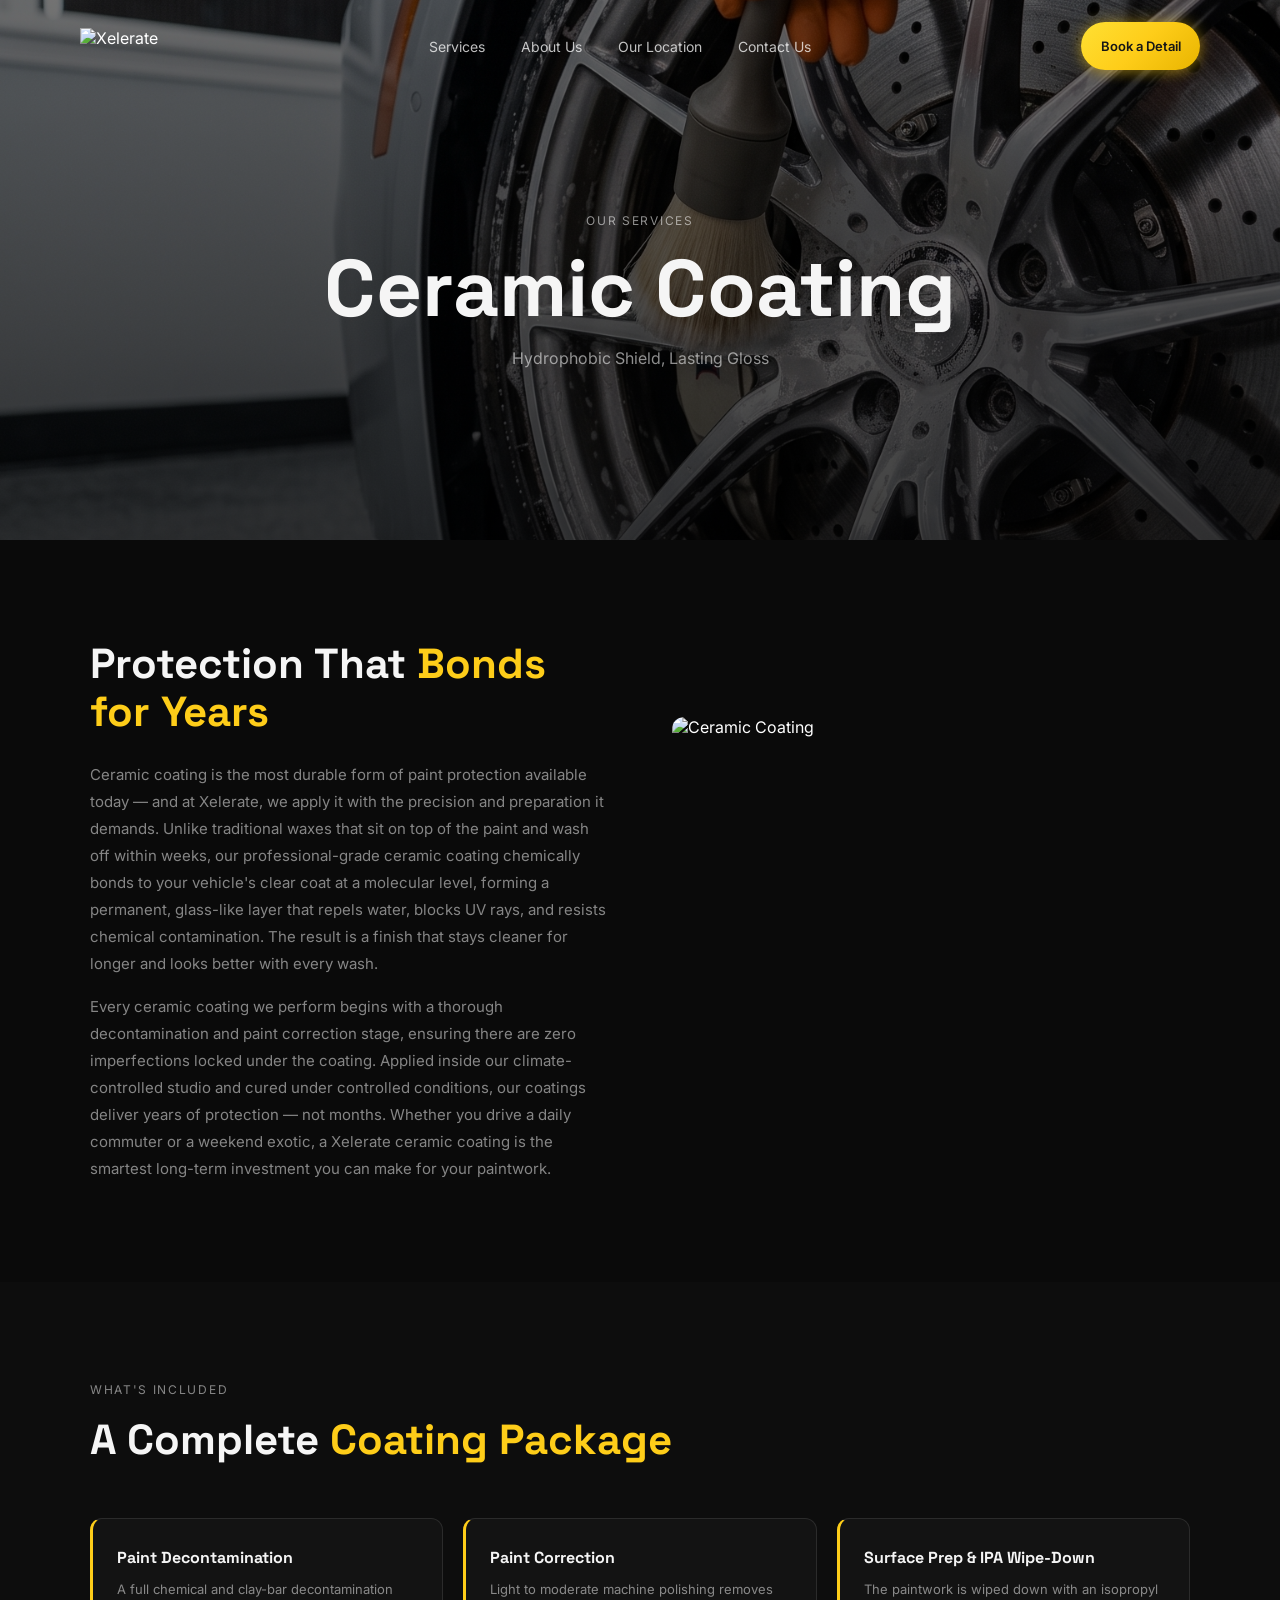
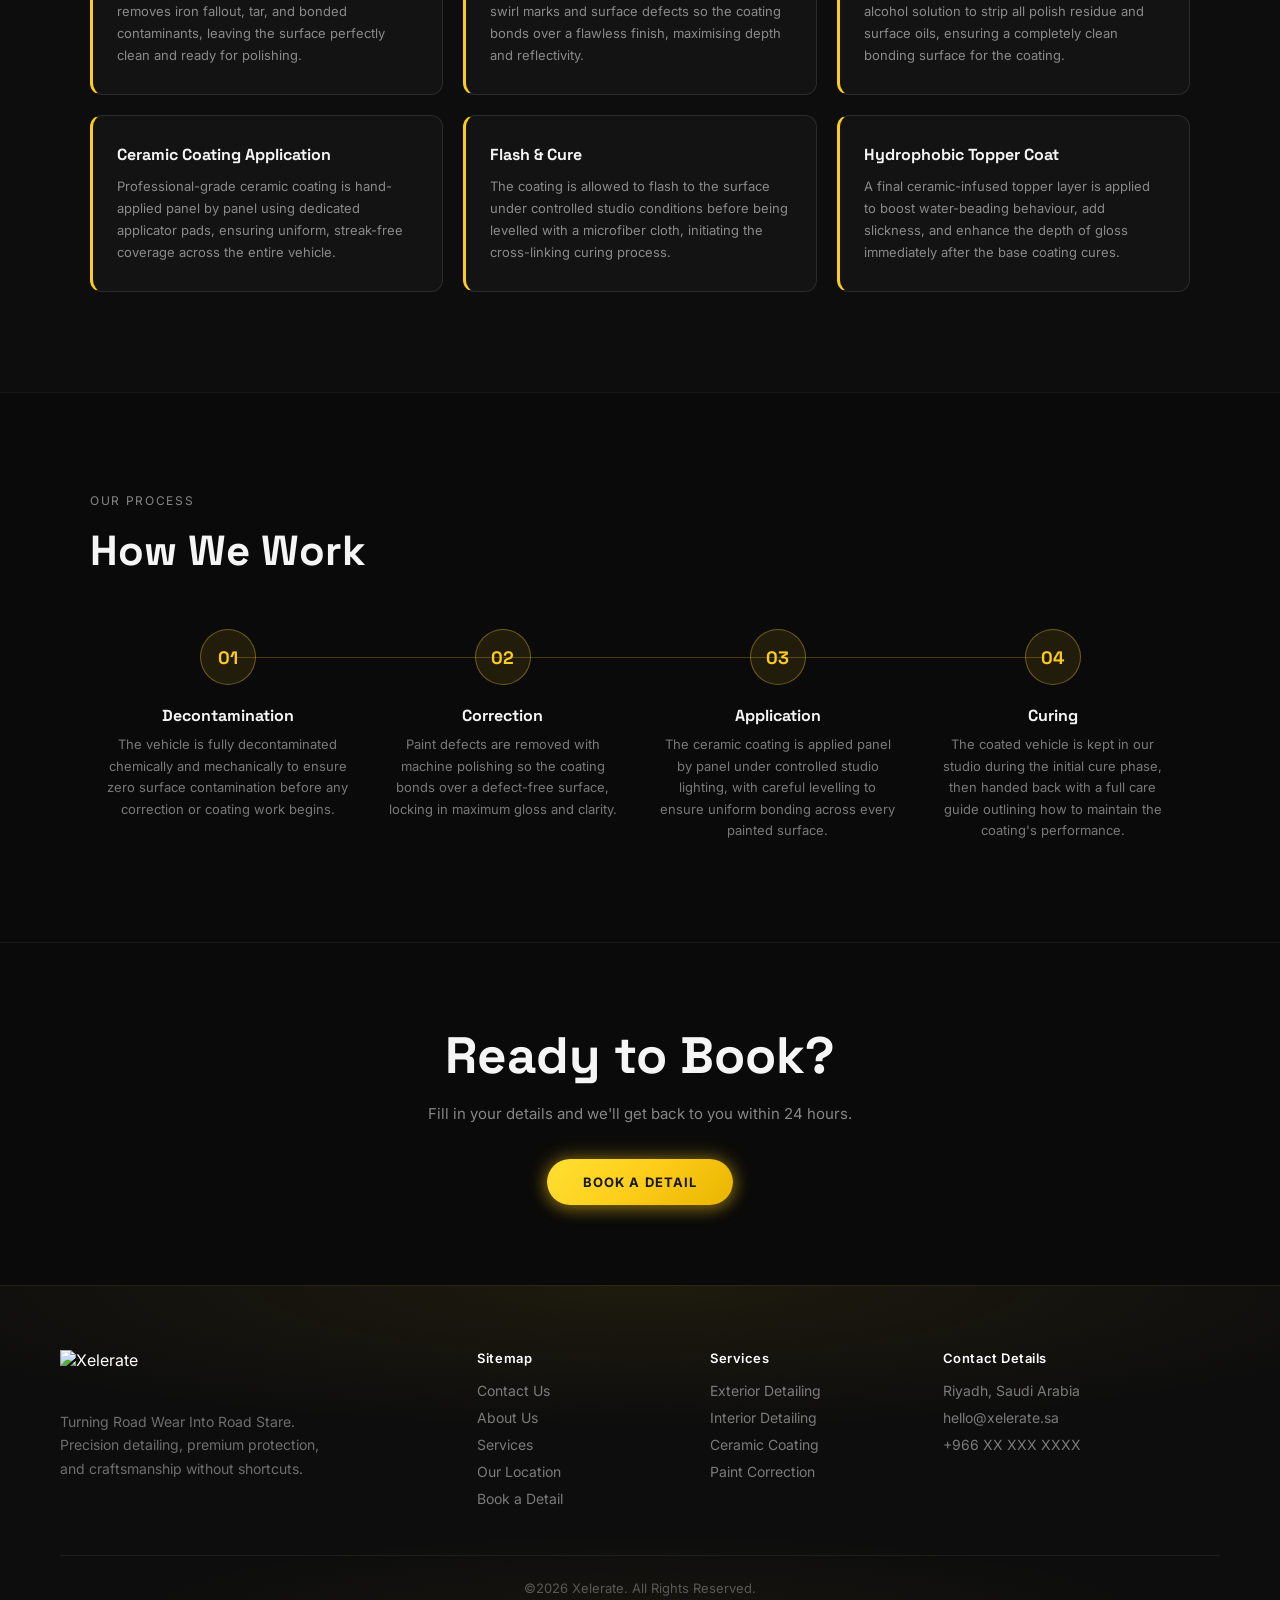
==== service-ceramic.html @ 51fbc073 "Add 4 service detail pages + make gallery panels clickable" ====
<!DOCTYPE html>
<html lang="en">
<head>
  <meta charset="UTF-8" />
  <meta name="viewport" content="width=device-width, initial-scale=1.0" />
  <title>Ceramic Coating — Xelerate</title>
  <link rel="icon" type="image/png" href="favicon.png" />
  <link rel="preconnect" href="https://fonts.googleapis.com" />
  <link rel="preconnect" href="https://fonts.gstatic.com" crossorigin />
  <link href="https://fonts.googleapis.com/css2?family=Rajdhani:wght@400;500;600;700&family=Inter:wght@300;400;500;600&family=Space+Grotesk:wght@400;500;600;700&family=Cairo:wght@400;500;600;700&display=swap" rel="stylesheet" />
  <link rel="stylesheet" href="style.css" />
  <style>
    /* ── SERVICE HERO ── */
    .svc-hero {
      position: relative;
      min-height: 60vh;
      display: flex;
      align-items: center;
      justify-content: center;
      background-image: url('svc-ceramic.jpg');
      background-size: cover;
      background-position: center;
      overflow: hidden;
    }
    .svc-hero-overlay {
      position: absolute;
      inset: 0;
      background: linear-gradient(to bottom, rgba(0,0,0,0.55) 0%, rgba(0,0,0,0.75) 100%);
    }
    .svc-hero-body {
      position: relative;
      z-index: 1;
      text-align: center;
      padding: 120px 24px 80px;
      display: flex;
      flex-direction: column;
      align-items: center;
      gap: 18px;
    }
    .svc-eyebrow {
      font-family: 'Inter', sans-serif;
      font-size: 12px;
      font-weight: 400;
      letter-spacing: 0.14em;
      text-transform: uppercase;
      color: rgba(255,255,255,0.55);
    }
    .svc-hero-title {
      font-family: 'Space Grotesk', sans-serif;
      font-size: clamp(40px, 7vw, 80px);
      font-weight: 700;
      line-height: 1.05;
      color: #f5f5f5;
    }
    .svc-hero-tag {
      font-family: 'Inter', sans-serif;
      font-size: 16px;
      font-weight: 400;
      color: rgba(255,255,255,0.55);
    }

    /* ── OVERVIEW ── */
    .svc-overview {
      background: #0a0a0a;
      padding: 100px 60px;
    }
    .svc-overview-inner {
      max-width: 1100px;
      margin: 0 auto;
      display: grid;
      grid-template-columns: 1fr 1fr;
      gap: 64px;
      align-items: center;
    }
    .svc-overview-text h2 {
      font-family: 'Space Grotesk', sans-serif;
      font-size: clamp(28px, 3.5vw, 42px);
      font-weight: 700;
      color: #f5f5f5;
      line-height: 1.15;
      margin-bottom: 24px;
    }
    .svc-overview-text p {
      font-family: 'Inter', sans-serif;
      font-size: 15px;
      color: rgba(255,255,255,0.5);
      line-height: 1.8;
      margin-bottom: 16px;
    }
    .svc-overview-text p:last-child { margin-bottom: 0; }
    .svc-overview-img {
      border-radius: 12px;
      overflow: hidden;
      aspect-ratio: 4/3;
    }
    .svc-overview-img img {
      width: 100%;
      height: 100%;
      object-fit: cover;
      display: block;
    }

    /* ── INCLUDES ── */
    .svc-includes {
      background: #0d0d0d;
      padding: 100px 60px;
    }
    .svc-includes-inner {
      max-width: 1100px;
      margin: 0 auto;
    }
    .svc-section-label {
      font-family: 'Inter', sans-serif;
      font-size: 12px;
      font-weight: 400;
      letter-spacing: 0.14em;
      text-transform: uppercase;
      color: rgba(255,255,255,0.5);
      margin-bottom: 16px;
    }
    .svc-section-title {
      font-family: 'Space Grotesk', sans-serif;
      font-size: clamp(28px, 3.5vw, 42px);
      font-weight: 700;
      color: #f5f5f5;
      margin-bottom: 52px;
    }
    .svc-includes-grid {
      display: grid;
      grid-template-columns: repeat(3, 1fr);
      gap: 20px;
    }
    .svc-include-card {
      background: rgba(20,20,20,0.9);
      border: 1px solid rgba(255,255,255,0.10);
      border-left: 3px solid #fecd19;
      border-radius: 12px;
      padding: 28px 24px;
    }
    .svc-include-card h4 {
      font-family: 'Space Grotesk', sans-serif;
      font-size: 16px;
      font-weight: 700;
      color: #f5f5f5;
      margin-bottom: 10px;
    }
    .svc-include-card p {
      font-family: 'Inter', sans-serif;
      font-size: 13px;
      color: rgba(255,255,255,0.5);
      line-height: 1.7;
    }

    /* ── PROCESS ── */
    .svc-process {
      background: #0a0a0a;
      padding: 100px 60px;
      border-top: 1px solid rgba(255,255,255,0.06);
    }
    .svc-process-inner {
      max-width: 1100px;
      margin: 0 auto;
    }
    .svc-steps {
      display: grid;
      grid-template-columns: repeat(4, 1fr);
      gap: 0;
      margin-top: 52px;
      position: relative;
    }
    .svc-steps::before {
      content: '';
      position: absolute;
      top: 28px;
      left: calc(12.5% + 8px);
      right: calc(12.5% + 8px);
      height: 1px;
      background: rgba(254,205,25,0.25);
    }
    .svc-step {
      display: flex;
      flex-direction: column;
      align-items: center;
      text-align: center;
      padding: 0 16px;
      position: relative;
    }
    .svc-step-num {
      width: 56px;
      height: 56px;
      border-radius: 50%;
      background: rgba(254,205,25,0.10);
      border: 1px solid rgba(254,205,25,0.35);
      display: flex;
      align-items: center;
      justify-content: center;
      font-family: 'Space Grotesk', sans-serif;
      font-size: 18px;
      font-weight: 700;
      color: #fecd19;
      margin-bottom: 20px;
      position: relative;
      z-index: 1;
    }
    .svc-step h4 {
      font-family: 'Space Grotesk', sans-serif;
      font-size: 16px;
      font-weight: 700;
      color: #f5f5f5;
      margin-bottom: 8px;
    }
    .svc-step p {
      font-family: 'Inter', sans-serif;
      font-size: 13px;
      color: rgba(255,255,255,0.45);
      line-height: 1.65;
    }

    /* ── CTA STRIP ── */
    .svc-cta {
      background: #0a0a0a;
      padding: 80px 60px;
      text-align: center;
      border-top: 1px solid rgba(255,255,255,0.06);
    }
    .svc-cta h2 {
      font-family: 'Space Grotesk', sans-serif;
      font-size: clamp(32px, 4vw, 52px);
      font-weight: 700;
      color: #f5f5f5;
      margin-bottom: 16px;
    }
    .svc-cta p {
      font-family: 'Inter', sans-serif;
      font-size: 15px;
      color: rgba(255,255,255,0.5);
      margin-bottom: 36px;
    }
    .svc-cta-btn {
      display: inline-flex;
      align-items: center;
      justify-content: center;
      background: linear-gradient(135deg, #ffe033 0%, #fecd19 50%, #e8b400 100%);
      box-shadow: 0 0 20px rgba(254,205,25,0.45), 0 4px 16px rgba(254,205,25,0.25);
      color: #161616;
      font-family: 'Inter', sans-serif;
      font-size: 13px;
      font-weight: 700;
      letter-spacing: 0.08em;
      text-transform: uppercase;
      border-radius: 100px;
      padding: 15px 36px;
      transition: box-shadow 0.2s, transform 0.2s;
    }
    .svc-cta-btn:hover {
      box-shadow: 0 0 32px rgba(254,205,25,0.7), 0 6px 20px rgba(254,205,25,0.4);
      transform: translateY(-1px);
    }

    /* ── RESPONSIVE ── */
    @media (max-width: 768px) {
      .svc-overview { padding: 60px 20px; }
      .svc-overview-inner { grid-template-columns: 1fr; gap: 36px; }
      .svc-includes { padding: 60px 20px; }
      .svc-includes-grid { grid-template-columns: 1fr; }
      .svc-process { padding: 60px 20px; }
      .svc-steps { grid-template-columns: 1fr 1fr; gap: 32px; }
      .svc-steps::before { display: none; }
      .svc-cta { padding: 60px 20px; }
    }
  </style>
</head>
<body>

  <nav class="navbar">
    <div class="nav-inner">
      <a href="index.html" class="logo">
        <img src="https://cdn.shopify.com/s/files/1/0976/3995/6775/files/xelerate-logo-vertical-en.png?v=1788872255" alt="Xelerate" class="logo-img" />
      </a>
      <ul class="nav-links">
        <li><a href="index.html#services">Services</a></li>
        <li><a href="index.html#about">About Us</a></li>
        <li><a href="index.html#location">Our Location</a></li>
        <li><a href="index.html#contact">Contact Us</a></li>
      </ul>
      <a href="index.html#contact" class="btn-book">Book a Detail</a>
    </div>
  </nav>

  <!-- HERO -->
  <section class="svc-hero">
    <div class="svc-hero-overlay"></div>
    <div class="svc-hero-body">
      <p class="svc-eyebrow">OUR SERVICES</p>
      <h1 class="svc-hero-title">Ceramic Coating</h1>
      <p class="svc-hero-tag">Hydrophobic Shield, Lasting Gloss</p>
    </div>
  </section>

  <!-- OVERVIEW -->
  <section class="svc-overview">
    <div class="svc-overview-inner">
      <div class="svc-overview-text">
        <h2>Protection That <span class="accent">Bonds for Years</span></h2>
        <p>Ceramic coating is the most durable form of paint protection available today — and at Xelerate, we apply it with the precision and preparation it demands. Unlike traditional waxes that sit on top of the paint and wash off within weeks, our professional-grade ceramic coating chemically bonds to your vehicle's clear coat at a molecular level, forming a permanent, glass-like layer that repels water, blocks UV rays, and resists chemical contamination. The result is a finish that stays cleaner for longer and looks better with every wash.</p>
        <p>Every ceramic coating we perform begins with a thorough decontamination and paint correction stage, ensuring there are zero imperfections locked under the coating. Applied inside our climate-controlled studio and cured under controlled conditions, our coatings deliver years of protection — not months. Whether you drive a daily commuter or a weekend exotic, a Xelerate ceramic coating is the smartest long-term investment you can make for your paintwork.</p>
      </div>
      <div class="svc-overview-img">
        <img src="https://images.unsplash.com/photo-1616455579100-2ceaa4eb2d37?auto=format&fit=crop&w=800&q=80" alt="Ceramic Coating" />
      </div>
    </div>
  </section>

  <!-- WHAT'S INCLUDED -->
  <section class="svc-includes">
    <div class="svc-includes-inner">
      <p class="svc-section-label">What's Included</p>
      <h2 class="svc-section-title">A Complete <span class="accent">Coating Package</span></h2>
      <div class="svc-includes-grid">
        <div class="svc-include-card">
          <h4>Paint Decontamination</h4>
          <p>A full chemical and clay-bar decontamination removes iron fallout, tar, and bonded contaminants, leaving the surface perfectly clean and ready for polishing.</p>
        </div>
        <div class="svc-include-card">
          <h4>Paint Correction</h4>
          <p>Light to moderate machine polishing removes swirl marks and surface defects so the coating bonds over a flawless finish, maximising depth and reflectivity.</p>
        </div>
        <div class="svc-include-card">
          <h4>Surface Prep &amp; IPA Wipe-Down</h4>
          <p>The paintwork is wiped down with an isopropyl alcohol solution to strip all polish residue and surface oils, ensuring a completely clean bonding surface for the coating.</p>
        </div>
        <div class="svc-include-card">
          <h4>Ceramic Coating Application</h4>
          <p>Professional-grade ceramic coating is hand-applied panel by panel using dedicated applicator pads, ensuring uniform, streak-free coverage across the entire vehicle.</p>
        </div>
        <div class="svc-include-card">
          <h4>Flash &amp; Cure</h4>
          <p>The coating is allowed to flash to the surface under controlled studio conditions before being levelled with a microfiber cloth, initiating the cross-linking curing process.</p>
        </div>
        <div class="svc-include-card">
          <h4>Hydrophobic Topper Coat</h4>
          <p>A final ceramic-infused topper layer is applied to boost water-beading behaviour, add slickness, and enhance the depth of gloss immediately after the base coating cures.</p>
        </div>
      </div>
    </div>
  </section>

  <!-- PROCESS -->
  <section class="svc-process">
    <div class="svc-process-inner">
      <p class="svc-section-label">Our Process</p>
      <h2 class="svc-section-title">How We Work</h2>
      <div class="svc-steps">
        <div class="svc-step">
          <div class="svc-step-num">01</div>
          <h4>Decontamination</h4>
          <p>The vehicle is fully decontaminated chemically and mechanically to ensure zero surface contamination before any correction or coating work begins.</p>
        </div>
        <div class="svc-step">
          <div class="svc-step-num">02</div>
          <h4>Correction</h4>
          <p>Paint defects are removed with machine polishing so the coating bonds over a defect-free surface, locking in maximum gloss and clarity.</p>
        </div>
        <div class="svc-step">
          <div class="svc-step-num">03</div>
          <h4>Application</h4>
          <p>The ceramic coating is applied panel by panel under controlled studio lighting, with careful levelling to ensure uniform bonding across every painted surface.</p>
        </div>
        <div class="svc-step">
          <div class="svc-step-num">04</div>
          <h4>Curing</h4>
          <p>The coated vehicle is kept in our studio during the initial cure phase, then handed back with a full care guide outlining how to maintain the coating's performance.</p>
        </div>
      </div>
    </div>
  </section>

  <!-- CTA -->
  <section class="svc-cta">
    <h2>Ready to Book?</h2>
    <p>Fill in your details and we'll get back to you within 24 hours.</p>
    <a href="index.html#contact" class="svc-cta-btn">Book a Detail</a>
  </section>

  <!-- FOOTER -->
  <footer class="site-footer">
    <div class="footer-inner">
      <div class="footer-brand">
        <a href="index.html" class="logo">
          <img src="https://cdn.shopify.com/s/files/1/0976/3995/6775/files/xelerate-logo-vertical-en.png?v=1788872255" alt="Xelerate" class="footer-logo-img" />
        </a>
        <p class="footer-tagline">Turning Road Wear Into Road Stare. Precision detailing, premium protection, and craftsmanship without shortcuts.</p>
      </div>
      <div class="footer-col">
        <p class="footer-col-title">Sitemap</p>
        <ul class="footer-links">
          <li><a href="index.html#contact">Contact Us</a></li>
          <li><a href="index.html#about">About Us</a></li>
          <li><a href="index.html#services">Services</a></li>
          <li><a href="index.html#location">Our Location</a></li>
          <li><a href="index.html#contact">Book a Detail</a></li>
        </ul>
      </div>
      <div class="footer-col">
        <p class="footer-col-title">Services</p>
        <ul class="footer-links">
          <li><a href="service-exterior.html">Exterior Detailing</a></li>
          <li><a href="service-interior.html">Interior Detailing</a></li>
          <li><a href="service-ceramic.html">Ceramic Coating</a></li>
          <li><a href="service-correction.html">Paint Correction</a></li>
        </ul>
      </div>
      <div class="footer-col">
        <p class="footer-col-title">Contact Details</p>
        <ul class="footer-links">
          <li><span>Riyadh, Saudi Arabia</span></li>
          <li><a href="mailto:hello@xelerate.sa">hello@xelerate.sa</a></li>
          <li><a href="tel:+966000000000">+966 XX XXX XXXX</a></li>
        </ul>
      </div>
    </div>
    <div class="footer-bottom">
      <div class="footer-sep"></div>
      <p class="footer-copy">&copy;2026 Xelerate. All Rights Reserved.</p>
    </div>
  </footer>

  <script>
    const navbar = document.querySelector('.navbar');
    window.addEventListener('scroll', () => {
      navbar.classList.toggle('scrolled', window.scrollY > 10);
    }, { passive: true });
  </script>

</body>
</html>
---- style.css ----
/* ── TOKENS ─────────────────────────────────────── */
:root {
  --blue:   #1E90FF;
  --dark:   #0d0d0d;
  --light:  #ffffff;
  --muted:  #9ca3af;
  --muted2: #6b7280;

  --font-primary:   'Rajdhani', sans-serif;
  --font-secondary: 'Inter', sans-serif;
}

/* ── RESET ──────────────────────────────────────── */
*, *::before, *::after { box-sizing: border-box; margin: 0; padding: 0; }
html, body { height: 100%; }

body {
  background: var(--dark);
  color: var(--light);
  font-family: var(--font-secondary);
  -webkit-font-smoothing: antialiased;
  overflow-x: hidden;
}

a { text-decoration: none; color: inherit; }
ul { list-style: none; }

/* ── NAVBAR ─────────────────────────────────────── */
.navbar {
  position: fixed;
  top: 0; left: 0; right: 0;
  z-index: 100;
  transition: background 0.3s ease, box-shadow 0.3s ease;
}

.navbar.scrolled {
  background: #0a0a0a;
  box-shadow: 0 1px 0 rgba(255,255,255,0.06);
}

.nav-inner {
  max-width: 1200px;
  margin: 0 auto;
  padding: 22px 40px;
  display: flex;
  align-items: center;
  justify-content: space-between;
}

.logo { display: flex; align-items: center; }
.logo-img { height: 36px; width: auto; display: block; }

.nav-links {
  display: flex;
  align-items: center;
  gap: 36px;
}

.nav-links a {
  font-family: var(--font-secondary);
  font-size: 14px;
  font-weight: 400;
  color: rgba(255,255,255,0.75);
  transition: color 0.2s;
}

.nav-links a:hover { color: var(--light); }

.btn-book {
  font-family: var(--font-secondary);
  font-size: 13px;
  font-weight: 600;
  color: #161616;
  background: linear-gradient(135deg, #ffe033 0%, #fecd19 50%, #e8b400 100%);
  box-shadow: 0 0 16px rgba(254,205,25,0.4), 0 4px 12px rgba(254,205,25,0.2);
  border: none;
  border-radius: 10000000px;
  width: 119px;
  height: 48px;
  padding: 12px 24px;
  display: inline-flex;
  align-items: center;
  justify-content: center;
  gap: 10px;
  white-space: nowrap;
  transition: box-shadow 0.2s, transform 0.2s;
}

.btn-book:hover {
  box-shadow: 0 0 28px rgba(254,205,25,0.65), 0 6px 18px rgba(254,205,25,0.35);
  transform: translateY(-1px);
}

/* ── HERO ───────────────────────────────────────── */
.hero {
  position: relative;
  height: 100vh;
  min-height: 600px;
  display: flex;
  flex-direction: column;
  align-items: center;
  justify-content: center;

  overflow: hidden;
}

.hero-video {
  position: absolute;
  inset: 0;
  width: 100%;
  height: 100%;
  object-fit: cover;
  object-position: center;
  z-index: 0;
}

/* dark overlay — matches the Figma dark vignette */
.hero-overlay {
  position: absolute;
  inset: 0;
  background:
    radial-gradient(ellipse at center, rgba(0,0,0,0.55) 0%, rgba(0,0,0,0.88) 100%);
  z-index: 0;
}

/* ── HERO BODY ──────────────────────────────────── */
.hero-body {
  position: relative;
  z-index: 1;
  display: flex;
  flex-direction: column;
  align-items: center;
  text-align: center;
  gap: 28px;
  padding: 0 24px;
}

/* ── EYEBROW ────────────────────────────────────── */
.eyebrow {
  font-family: 'Inter', sans-serif;
  font-size: 12px;
  font-weight: 400;
  font-style: normal;
  line-height: 110%;
  letter-spacing: 0.1em;
  text-align: center;
  text-transform: uppercase;
  color: rgba(255,255,255,0.6);
  order: 2;
}

.hero-heading { order: 1; }
.btn-cta { order: 3; }

/* ── HEADING ────────────────────────────────────── */
.hero-heading {
  font-family: var(--font-primary);
  font-size: clamp(44px, 7vw, 86px);
  font-weight: 700;
  line-height: 1.08;
  letter-spacing: 0.01em;
  color: var(--light);
  text-transform: none;
}

.accent { color: #fecd19; }

/* ── CTA BUTTON ─────────────────────────────────── */
.btn-cta {
  display: inline-flex;
  align-items: center;
  justify-content: center;
  gap: 10px;
  background: linear-gradient(135deg, #ffe033 0%, #fecd19 50%, #e8b400 100%);
  box-shadow: 0 0 20px rgba(254,205,25,0.45), 0 4px 16px rgba(254,205,25,0.25);
  color: #161616;
  font-family: var(--font-secondary);
  font-size: 14px;
  font-weight: 600;
  letter-spacing: 0.02em;
  width: 193px;
  height: 48px;
  padding: 12px 16px;
  border-radius: 10000000px;
  white-space: nowrap;
  transition: box-shadow 0.2s, transform 0.2s;
}

.btn-cta:hover { box-shadow: 0 0 32px rgba(254,205,25,0.7), 0 6px 20px rgba(254,205,25,0.4); transform: translateY(-1px); }

/* ── STATS BAR ──────────────────────────────────── */
.stats-bar {
  position: absolute;
  bottom: 0;
  left: 0;
  right: 0;
  z-index: 1;
  display: flex;
  align-items: flex-end;
  justify-content: center;
  gap: 160px;
  padding: 0 80px 20px;
}

.stat {
  display: flex;
  align-items: center;
  gap: 14px;
}

.stat-num {
  font-family: var(--font-primary);
  font-size: clamp(36px, 5vw, 56px);
  font-weight: 700;
  color: var(--light);
  line-height: 1;
  white-space: nowrap;
}

.stat-label {
  font-family: var(--font-secondary);
  font-size: 13px;
  font-weight: 400;
  color: rgba(255,255,255,0.55);
  line-height: 1.5;
}

/* ── SERVICES SECTION ───────────────────────────── */
.services {
  background: #0d0d0d;
  padding: 100px 40px 120px;
}

.services-header {
  text-align: center;
  margin-bottom: 64px;
}

.section-eyebrow {
  font-family: 'Inter', sans-serif;
  font-size: 18px;
  font-weight: 400;
  font-style: normal;
  line-height: 110%;
  letter-spacing: 0.1em;
  text-align: center;
  text-transform: uppercase;
  color: rgba(255,255,255,0.5);
  margin-bottom: 20px;
}

.section-heading {
  font-family: 'Space Grotesk', sans-serif;
  font-size: 80px;
  font-weight: 700;
  line-height: 110%;
  letter-spacing: 0;
  text-align: center;
  color: var(--light);
}

/* diagram container — 1100px wide gives cards room without overlapping car */
.services-diagram {
  position: relative;
  max-width: 1100px;
  margin: 0 auto;
  height: 580px;
}

.services-car {
  position: absolute;
  left: 50%;
  top: 50%;
  transform: translate(-50%, -52%);
  width: 54%;
  object-fit: contain;
  pointer-events: none;
  z-index: 1;
}

/* service cards — dark glass, not silver */
@keyframes scard-in {
  from { opacity: 0; transform: translateY(20px); }
  to   { opacity: 1; transform: translateY(0); }
}

.scard {
  position: absolute;
  display: flex;
  flex-direction: column;
  gap: 0;
  width: 248px;
  height: auto;
  padding: 16px;
  border-radius: 10px;
  z-index: 3;

  background:
    radial-gradient(circle at 25% 25%, rgba(255,255,255,0.12) 0%, transparent 65%),
    rgba(22, 22, 22, 0.88);

  border: 2px solid rgba(255,255,255,0.18);
  backdrop-filter: blur(42px);
  -webkit-backdrop-filter: blur(42px);
  box-shadow:
    inset -5px -5px 250px 0px rgba(255,255,255,0.02),
    inset 0 1px 0 rgba(255,255,255,0.10);

  opacity: 0;
  transition: transform 0.3s ease, box-shadow 0.3s ease, border-color 0.3s ease;
}

.scard.scard--visible {
  animation: scard-in 0.5s cubic-bezier(0.22,1,0.36,1) forwards;
}

/* default gold border + soft outer glow — always on */
.scard.scard--visible {
  border-color: rgba(254,205,25,0.50);
  box-shadow:
    0 0 18px 3px rgba(254,205,25,0.25),
    inset 0 1px 0 rgba(255,255,255,0.10);
}

.scard:hover {
  transform: translateY(-4px);
  border-color: rgba(254,205,25,0.70);
  box-shadow:
    0 0 28px 6px rgba(254,205,25,0.38),
    inset 0 1px 0 rgba(255,255,255,0.14);
}

/* icon + title on same row */
.scard-header {
  display: flex;
  align-items: center;
  gap: 10px;
  margin-bottom: 8px;
}

.scard-icon {
  width: 36px;
  height: 36px;
  display: flex;
  align-items: center;
  justify-content: center;
  flex-shrink: 0;
}

.scard-icon img {
  width: 36px;
  height: 36px;
  object-fit: contain;
}

.scard-title {
  font-family: 'Space Grotesk', sans-serif;
  font-size: 18px;
  font-weight: 700;
  line-height: 120%;
  letter-spacing: 0;
  color: var(--light);
  margin: 0;
}

.scard-desc {
  font-family: 'Inter', sans-serif;
  font-size: 13px;
  font-weight: 400;
  line-height: 20px;
  letter-spacing: -0.2px;
  color: rgba(255,255,255,0.55);
  margin: 0;
  overflow: hidden;
}

/* card positions — 40px from top/bottom, flush to edges */
.scard--tl { top: 40px;    left: 0;  animation-delay: 0s; }
.scard--tr { top: 40px;    right: 0; animation-delay: 0.1s; }
.scard--bl { bottom: 40px; left: 0;  animation-delay: 0.2s; }
.scard--br { bottom: 40px; right: 0; animation-delay: 0.3s; }

/* ── CONNECTOR ARROWS ───────────────────────────── */
/* PNG sizes: TL=770×174, BL=686×268, TR=145×51, BR=94×142
   Strategy: left edge of image = right edge of left card (x=248)
             right edge of image = left edge of right card (x=852)
   Arrow dots are at the far end closest to the car                */
.arrow {
  position: absolute;
  pointer-events: none;
  z-index: 2;
}

/* TL (770×174): horizontal then diagonal down-right, dot at bottom-right */
.arrow--tl {
  left: 248px;
  top: 120px;
  width: 270px;
}

/* BL (686×268): diagonal from bottom-left up to top-right dot
   Displayed at width=230px → height=90px
   Left edge at card right (x=248), bottom at card bottom */
.arrow--bl {
  left: 248px;
  bottom: 110px;  /* card bottom=40, card mid=240, arrow bottom at card mid */
  width: 230px;
}

/* TR (145×51): short line, dot at left/bottom
   Right edge aligns with card left (x=852), scaled up to 190px → height=67px */
.arrow--tr {
  right: 248px;
  top: 108px;
  width: 190px;
}

/* BR (94×142): portrait line going down to bottom-right
   Right edge at card left (x=852), scaled to 120px → height=181px */
.arrow--br {
  right: 248px;
  bottom: 100px;
  width: 120px;
}

/* ── SERVICES GALLERY ───────────────────────────── */
.sgallery {
  background: #0d0d0d;
}

.sgallery-bar {
  display: flex;
  align-items: center;
  justify-content: center;
  padding: 148px 40px 80px;
  border-bottom: 1px solid rgba(255,255,255,0.12);
}

.sgallery-heading {
  font-family: var(--font-primary);
  font-size: clamp(26px, 5vw, 72px);
  font-weight: 700;
  color: var(--light);
  line-height: 1.1;
}

/* flex accordion — hovered panel expands */
.sgallery-grid {
  display: flex;
  height: 88vh;
  min-height: 560px;
  gap: 5px;
}

.sgallery-panel {
  position: relative;
  flex: 1;
  text-decoration: none;
  background-size: cover;
  background-position: center;
  overflow: hidden;
  display: flex;
  flex-direction: column;
  justify-content: flex-end;
  align-items: center;
  padding: 36px 24px;
  cursor: pointer;
  transition: flex 0.55s cubic-bezier(0.4, 0, 0.2, 1);
}

.sgallery-panel:hover { flex: 2.2; }

/* bg zoom layer */
.sgallery-panel::before {
  content: '';
  position: absolute;
  inset: -6%;
  background: inherit;
  background-size: cover;
  background-position: center;
  transition: transform 0.65s cubic-bezier(0.4, 0, 0.2, 1);
  z-index: 0;
}

.sgallery-panel:hover::before { transform: scale(1.07); }

/* yellow bottom accent bar */
.sgallery-panel::after {
  content: '';
  position: absolute;
  bottom: 0;
  left: 0;
  right: 0;
  height: 3px;
  background: #fecd19;
  transform: scaleX(0);
  transform-origin: left;
  transition: transform 0.5s cubic-bezier(0.4, 0, 0.2, 1);
  z-index: 4;
}

.sgallery-panel:hover::after { transform: scaleX(1); }

.sgallery-overlay {
  position: absolute;
  inset: 0;
  background: linear-gradient(to top, rgba(0,0,0,0.88) 0%, rgba(0,0,0,0.30) 55%, rgba(0,0,0,0.12) 100%);
  z-index: 1;
  transition: background 0.5s ease;
}

.sgallery-panel:hover .sgallery-overlay {
  background: linear-gradient(to top, rgba(0,0,0,0.75) 0%, rgba(0,0,0,0.12) 55%, rgba(0,0,0,0.05) 100%);
}

.sgallery-content {
  position: relative;
  z-index: 2;
  display: flex;
  flex-direction: column;
  align-items: center;
  text-align: center;
  gap: 14px;
  transition: transform 0.5s cubic-bezier(0.4, 0, 0.2, 1);
}

.sgallery-panel:hover .sgallery-content { transform: translateY(-10px); }

.sgallery-title {
  font-family: var(--font-secondary);
  font-size: 15px;
  font-weight: 700;
  letter-spacing: 0.2em;
  text-transform: uppercase;
  color: var(--light);
  transition: color 0.3s ease;
}

.sgallery-panel:hover .sgallery-title { color: #fecd19; }

.sgallery-tag {
  font-family: var(--font-secondary);
  font-size: 13px;
  font-weight: 400;
  color: rgba(255,255,255,0.75);
  line-height: 1.5;
  opacity: 0;
  transform: translateY(10px);
  transition: opacity 0.4s ease 0.1s, transform 0.4s ease 0.1s;
}

.sgallery-panel:hover .sgallery-tag {
  opacity: 1;
  transform: translateY(0);
}

.sgallery-btn {
  display: inline-block;
  font-family: var(--font-secondary);
  font-size: 11px;
  font-weight: 500;
  letter-spacing: 0.1em;
  text-transform: uppercase;
  color: var(--light);
  border: 1px solid rgba(255,255,255,0.5);
  border-radius: 100px;
  padding: 8px 18px;
  white-space: nowrap;
  width: fit-content;
  opacity: 0;
  transform: translateY(10px);
  transition: opacity 0.4s ease 0.18s, transform 0.4s ease 0.18s, border-color 0.2s, background 0.2s;
}

.sgallery-panel:hover .sgallery-btn {
  opacity: 1;
  transform: translateY(0);
}

.sgallery-btn:hover {
  border-color: #fecd19;
  color: #fecd19;
  background: rgba(254,205,25,0.06);
}

/* ── MASTERED SECTION ───────────────────────────── */
.mastered-section {
  position: relative;
  min-height: 620px;
  display: flex;
  align-items: center;
  overflow: hidden;
}

.mastered-video {
  position: absolute;
  inset: 0;
  width: 100%;
  height: 100%;
  object-fit: cover;
  z-index: 0;
}

.mastered-overlay {
  position: absolute;
  inset: 0;
  background: rgba(0,0,0,0.72);
  z-index: 1;
}

.mastered-inner {
  position: relative;
  z-index: 2;
  width: 100%;
  max-width: 1200px;
  margin: 0 auto;
  padding: 80px 60px 80px 20px;
  display: grid;
  grid-template-columns: 1fr 420px;
  gap: 60px;
  align-items: center;
}

.mastered-left {
  display: flex;
  flex-direction: column;
  gap: 20px;
}

.mastered-heading {
  font-family: var(--font-primary);
  font-size: clamp(40px, 5.5vw, 72px);
  font-weight: 700;
  line-height: 1.05;
  letter-spacing: 0.01em;
  color: var(--light);
  text-transform: uppercase;
}

.mastered-sub {
  font-family: var(--font-secondary);
  font-size: 14px;
  font-weight: 400;
  color: rgba(255,255,255,0.55);
  line-height: 1.7;
  max-width: 360px;
}

.mastered-card {
  background: rgba(10,10,10,0.88);
  border: 1px solid rgba(255,255,255,0.10);
  border-radius: 12px;
  backdrop-filter: blur(20px);
  -webkit-backdrop-filter: blur(20px);
  padding: 36px 32px;
  display: flex;
  flex-direction: column;
  gap: 24px;
}

.mastered-stat {
  display: flex;
  align-items: baseline;
  gap: 10px;
}

.mastered-num {
  font-family: var(--font-primary);
  font-size: clamp(18px, 3vw, 28px);
  font-weight: 700;
  color: var(--light);
  line-height: 1;
}

.mastered-stat-label {
  font-family: var(--font-primary);
  font-size: clamp(18px, 3vw, 28px);
  font-weight: 700;
  color: var(--light);
  line-height: 1;
  white-space: nowrap;
}

.mastered-divider {
  height: 1px;
  background: rgba(255,255,255,0.08);
}

.mastered-point {
  display: flex;
  flex-direction: column;
  gap: 8px;
}

.mastered-point-title {
  font-family: 'Space Grotesk', sans-serif;
  font-size: 15px;
  font-weight: 700;
  letter-spacing: 0.05em;
  text-transform: uppercase;
  color: var(--light);
  padding-left: 14px;
  border-left: 3px solid #fecd19;
}

.mastered-point-desc {
  font-family: var(--font-secondary);
  font-size: 13px;
  color: rgba(255,255,255,0.5);
  line-height: 1.65;
}

.mastered-btn {
  display: inline-flex;
  align-items: center;
  justify-content: center;
  font-family: var(--font-secondary);
  font-size: 12px;
  font-weight: 600;
  letter-spacing: 0.1em;
  text-transform: uppercase;
  color: #161616;
  background: linear-gradient(135deg, #ffe033 0%, #fecd19 50%, #e8b400 100%);
  box-shadow: 0 0 20px rgba(254,205,25,0.45), 0 4px 16px rgba(254,205,25,0.25);
  border-radius: 100px;
  padding: 12px 28px;
  width: fit-content;
  transition: box-shadow 0.2s, transform 0.2s;
}

.mastered-btn:hover { box-shadow: 0 0 32px rgba(254,205,25,0.7), 0 6px 20px rgba(254,205,25,0.4); transform: translateY(-1px); }

/* ── WHY CHOOSE US ──────────────────────────────── */
.wcu-section {
  background: #0d0d0d;
  padding: 110px 60px;
  text-align: center;
}

.wcu-header {
  max-width: 780px;
  margin: 0 auto 72px;
  display: flex;
  flex-direction: column;
  gap: 14px;
}

.wcu-heading {
  font-family: var(--font-primary);
  font-size: clamp(48px, 7vw, 96px);
  font-weight: 700;
  line-height: 1.0;
  text-transform: uppercase;
  color: var(--light);
}

.wcu-sub-heading {
  font-family: var(--font-primary);
  font-size: clamp(18px, 2.5vw, 28px);
  font-weight: 500;
  text-transform: uppercase;
  letter-spacing: 0.04em;
  color: rgba(255,255,255,0.5);
}

.wcu-desc {
  font-family: var(--font-secondary);
  font-size: 15px;
  color: rgba(255,255,255,0.45);
  line-height: 1.75;
  max-width: 680px;
  margin: 0 auto;
}

.wcu-grid {
  max-width: 1100px;
  margin: 0 auto 60px;
  display: grid;
  grid-template-columns: repeat(3, 1fr);
  gap: 40px;
}

.wcu-card {
  display: flex;
  flex-direction: column;
  align-items: center;
  gap: 24px;
}

/* hexagon container */
.wcu-hex {
  width: 220px;
  height: 220px;
  flex-shrink: 0;
  display: flex;
  align-items: center;
  justify-content: center;
  transition: transform 0.35s cubic-bezier(0.4,0,0.2,1);
}

.wcu-card:hover .wcu-hex { transform: translateY(-8px) scale(1.04); }

@keyframes hexPop {
  0%   { opacity: 0; transform: scale(0.6) translateY(20px); }
  70%  { transform: scale(1.08) translateY(-4px); }
  100% { opacity: 1; transform: scale(1) translateY(0); }
}

.wcu-hex {
  opacity: 0;
}

.wcu-hex.hex-visible {
  animation: hexPop 0.6s cubic-bezier(0.34, 1.56, 0.64, 1) forwards;
}

.wcu-hex-img {
  width: 100%;
  height: 100%;
  object-fit: contain;
  display: block;
}

.wcu-title {
  font-family: 'Space Grotesk', sans-serif;
  font-size: 22px;
  font-weight: 700;
  line-height: 1.25;
  color: var(--light);
  text-align: center;
}

.wcu-text {
  font-family: var(--font-secondary);
  font-size: 14px;
  color: rgba(255,255,255,0.5);
  line-height: 1.75;
  max-width: 280px;
  text-align: center;
}

.wcu-cta {
  display: flex;
  justify-content: center;
}

.wcu-btn {
  display: inline-flex;
  align-items: center;
  gap: 10px;
  font-family: var(--font-secondary);
  font-size: 12px;
  font-weight: 600;
  letter-spacing: 0.12em;
  text-transform: uppercase;
  color: #161616;
  background: linear-gradient(135deg, #ffe033 0%, #fecd19 50%, #e8b400 100%);
  box-shadow: 0 0 20px rgba(254,205,25,0.45), 0 4px 16px rgba(254,205,25,0.25);
  border: none;
  border-radius: 100px;
  padding: 14px 32px;
  transition: box-shadow 0.2s, transform 0.2s;
}

.wcu-btn:hover {
  box-shadow: 0 0 32px rgba(254,205,25,0.7), 0 6px 20px rgba(254,205,25,0.4);
  transform: translateY(-1px);
  border-color: #fecd19;
  color: #fecd19;
  background: rgba(254,205,25,0.05);
}

/* ── WHY XELERATE ───────────────────────────────── */
.why-section {
  background: #0d0d0d;
  padding: 100px 60px 120px;
  /* subtle radial dot pattern */
  background-image:
    radial-gradient(rgba(254,205,25,0.04) 1px, transparent 1px);
  background-size: 28px 28px;
  background-color: #0d0d0d;
}

.why-header {
  max-width: 1200px;
  margin: 0 auto 64px;
  display: flex;
  flex-direction: column;
  align-items: center;
  text-align: center;
  gap: 16px;
}

.why-heading {
  font-family: var(--font-primary);
  font-size: clamp(44px, 6vw, 80px);
  font-weight: 700;
  line-height: 1.0;
  color: var(--light);
}

.why-sub {
  font-family: var(--font-secondary);
  font-size: 15px;
  color: rgba(255,255,255,0.45);
  line-height: 1.7;
  max-width: 420px;
}

/* 3-2 grid: 3 cards on top, 2 centered below */
.why-grid {
  max-width: 1200px;
  margin: 0 auto;
  display: grid;
  grid-template-columns: repeat(3, 1fr);
  gap: 20px;
}

.why-grid .why-card:nth-child(4) { grid-column: 1; margin-left: calc(50% + 10px); }
.why-grid .why-card:nth-child(4),
.why-grid .why-card:nth-child(5) {
  grid-column: unset;
}

/* override: last 2 cards centered */
.why-grid {
  grid-template-columns: repeat(6, 1fr);
}
.why-card:nth-child(1) { grid-column: 1 / 3; }
.why-card:nth-child(2) { grid-column: 3 / 5; }
.why-card:nth-child(3) { grid-column: 5 / 7; }
.why-card:nth-child(4) { grid-column: 2 / 4; }
.why-card:nth-child(5) { grid-column: 4 / 6; }

.why-card {
  position: relative;
  background: rgba(20,20,20,0.85);
  border: 1px solid rgba(255,255,255,0.08);
  border-radius: 14px;
  padding: 32px 28px 36px;
  display: flex;
  flex-direction: column;
  gap: 16px;
  overflow: hidden;
  transition: border-color 0.35s, transform 0.35s, box-shadow 0.35s;
  animation: fadeInUp 0.5s ease both;
  animation-delay: calc(var(--i) * 0.1s);
}

@keyframes fadeInUp {
  from { opacity: 0; transform: translateY(24px); }
  to   { opacity: 1; transform: translateY(0); }
}

.why-card:hover {
  border-color: rgba(254,205,25,0.35);
  transform: translateY(-6px);
  box-shadow: 0 20px 48px rgba(0,0,0,0.4), 0 0 0 1px rgba(254,205,25,0.12);
}

/* top border sweep on hover */
.why-card::before {
  content: '';
  position: absolute;
  top: 0; left: 0;
  height: 2px;
  width: 0;
  background: #fecd19;
  transition: width 0.4s cubic-bezier(0.4,0,0.2,1);
}

.why-card:hover::before { width: 100%; }

/* radial glow on hover */
.why-card::after {
  content: '';
  position: absolute;
  inset: 0;
  background: radial-gradient(circle at 50% 0%, rgba(254,205,25,0.06) 0%, transparent 70%);
  opacity: 0;
  transition: opacity 0.4s;
}

.why-card:hover::after { opacity: 1; }

.why-card-top {
  display: flex;
  align-items: center;
  justify-content: space-between;
}

.why-num {
  font-family: var(--font-primary);
  font-size: 13px;
  font-weight: 700;
  letter-spacing: 0.12em;
  color: rgba(254,205,25,0.7);
}

.why-icon {
  width: 44px;
  height: 44px;
  border-radius: 10px;
  background: rgba(254,205,25,0.08);
  display: flex;
  align-items: center;
  justify-content: center;
  transition: background 0.3s, transform 0.3s;
}

.why-card:hover .why-icon {
  background: rgba(254,205,25,0.18);
  transform: rotate(-4deg) scale(1.06);
}

.why-title {
  font-family: 'Space Grotesk', sans-serif;
  font-size: 18px;
  font-weight: 700;
  color: var(--light);
  line-height: 1.25;
  transition: color 0.25s;
}

.why-card:hover .why-title { color: #fecd19; }

.why-desc {
  font-family: var(--font-secondary);
  font-size: 13px;
  color: rgba(255,255,255,0.48);
  line-height: 1.7;
  flex: 1;
}

.why-card-bar {
  height: 1px;
  background: rgba(255,255,255,0.06);
  margin-top: 4px;
}

/* ── LOCATION ───────────────────────────────────── */
.location-section {
  background: #0d0d0d;
  padding: 80px 0 0;
}

.location-inner {
  display: flex;
  flex-direction: column;
  gap: 0;
}

.location-info-row {
  display: flex;
  align-items: center;
  justify-content: center;
  gap: 48px;
  padding: 0 60px 40px;
  flex-wrap: wrap;
}

.location-item {
  display: flex;
  align-items: center;
  gap: 10px;
  font-family: var(--font-secondary);
  font-size: 14px;
  color: rgba(255,255,255,0.6);
  line-height: 1.5;
}

.location-item svg { flex-shrink: 0; }

.location-map {
  width: 100%;
  min-height: 440px;
  border-top: 1px solid rgba(255,255,255,0.06);
}

.location-map iframe { display: block; width: 100%; height: 440px; }

/* ── BOOKING + CONTACT ──────────────────────────── */
.booking-section {
  background: #0d0d0d;
  padding: 100px 60px;
}

.booking-inner {
  max-width: 1200px;
  margin: 0 auto;
  display: grid;
  grid-template-columns: 1fr 340px;
  gap: 80px;
  align-items: start;
}

.booking-heading {
  font-family: var(--font-primary);
  font-size: clamp(36px, 4.5vw, 60px);
  font-weight: 700;
  line-height: 1.05;
  text-transform: uppercase;
  color: var(--light);
  margin-bottom: 40px;
}

.booking-form {
  display: flex;
  flex-direction: column;
  gap: 14px;
}

.form-row {
  display: grid;
  grid-template-columns: 1fr 1fr;
  gap: 14px;
}

.form-input {
  width: 100%;
  background: transparent;
  border: 1px solid rgba(255,255,255,0.15);
  border-radius: 100px;
  padding: 14px 20px;
  font-family: var(--font-secondary);
  font-size: 14px;
  color: var(--light);
  outline: none;
  transition: border-color 0.2s;
  appearance: none;
  -webkit-appearance: none;
}

.form-input::placeholder { color: rgba(255,255,255,0.35); }
.form-input:focus { border-color: #fecd19; }

/* date input color fix */
.form-input[type="date"]::-webkit-calendar-picker-indicator { filter: invert(0.4); cursor: pointer; }

.form-select {
  border-radius: 100px;
  cursor: pointer;
  background-image: url("data:image/svg+xml,%3Csvg xmlns='http://www.w3.org/2000/svg' width='12' height='8' viewBox='0 0 12 8'%3E%3Cpath d='M1 1l5 5 5-5' stroke='rgba(255,255,255,0.4)' stroke-width='1.5' fill='none' stroke-linecap='round'/%3E%3C/svg%3E");
  background-repeat: no-repeat;
  background-position: right 18px center;
  padding-right: 42px;
}

.form-select option { background: #1a1a1a; color: var(--light); }

.form-textarea {
  border-radius: 16px;
  height: 120px;
  resize: none;
  padding: 16px 20px;
}

.booking-btn {
  display: inline-flex;
  align-items: center;
  justify-content: center;
  background: linear-gradient(135deg, #ffe033 0%, #fecd19 50%, #e8b400 100%);
  box-shadow: 0 0 20px rgba(254,205,25,0.45), 0 4px 16px rgba(254,205,25,0.25);
  color: #161616;
  font-family: var(--font-secondary);
  font-size: 13px;
  font-weight: 700;
  letter-spacing: 0.08em;
  text-transform: uppercase;
  border: none;
  border-radius: 100px;
  padding: 15px 36px;
  width: fit-content;
  cursor: pointer;
  transition: opacity 0.2s, transform 0.2s;
  margin-top: 6px;
}

.booking-btn:hover { box-shadow: 0 0 32px rgba(254,205,25,0.7), 0 6px 20px rgba(254,205,25,0.4); transform: translateY(-1px); }

.form-success {
  display: none;
  font-family: var(--font-secondary);
  font-size: 13px;
  color: #fecd19;
  line-height: 1.5;
}

/* right — contact */
.contact-heading {
  font-family: var(--font-primary);
  font-size: clamp(36px, 4.5vw, 60px);
  font-weight: 700;
  text-transform: uppercase;
  color: var(--light);
  margin-bottom: 48px;
}

.contact-blocks {
  display: flex;
  flex-direction: column;
  gap: 36px;
}

.contact-block {
  display: flex;
  flex-direction: column;
  gap: 6px;
}

.contact-label {
  font-family: var(--font-secondary);
  font-size: 13px;
  font-weight: 700;
  letter-spacing: 0.1em;
  text-transform: uppercase;
  color: #fecd19;
  margin-bottom: 4px;
}

.contact-val {
  font-family: var(--font-secondary);
  font-size: 14px;
  color: rgba(255,255,255,0.65);
  line-height: 1.6;
}

/* ── CTA BANNER ─────────────────────────────────── */
.cta-section {
  background: var(--dark);
  padding: 80px 150px;
}

.cta-banner {
  border-radius: 16px;
  overflow: hidden;
  background-image: url('banner-bg.jpg');
  background-size: cover;
  background-position: center right;
  min-height: 380px;
  display: flex;
  align-items: center;
}

.cta-text {
  padding: 64px 72px;
  display: flex;
  flex-direction: column;
  gap: 20px;
  max-width: 720px;
}

.cta-heading {
  font-family: var(--font-primary);
  font-size: clamp(24px, 3vw, 42px);
  font-weight: 700;
  line-height: 1.1;
  color: #fecd19;
}

.cta-sub {
  font-family: var(--font-secondary);
  font-size: 13px;
  font-weight: 400;
  color: #ffffff;
  line-height: 1.6;
}

.cta-link {
  display: inline-flex;
  align-items: center;
  justify-content: center;
  gap: 8px;
  background: linear-gradient(135deg, #ffe033 0%, #fecd19 50%, #e8b400 100%);
  box-shadow: 0 0 20px rgba(254,205,25,0.45), 0 4px 16px rgba(254,205,25,0.25);
  color: #161616;
  font-family: var(--font-secondary);
  font-size: 13px;
  font-weight: 700;
  letter-spacing: 0.08em;
  text-transform: uppercase;
  border-radius: 100px;
  padding: 11px 20px;
  font-size: 12px;
  width: fit-content;
  transition: box-shadow 0.2s, transform 0.2s;
}

.cta-link:hover {
  box-shadow: 0 0 32px rgba(254,205,25,0.7), 0 6px 20px rgba(254,205,25,0.4);
  transform: translateY(-1px);
}

/* ── FOOTER ─────────────────────────────────────── */
.site-footer {
  background:
    radial-gradient(ellipse 90% 60% at 50% 0%, rgba(254,205,25,0.07) 0%, transparent 70%),
    radial-gradient(ellipse 60% 40% at 50% 100%, rgba(254,205,25,0.04) 0%, transparent 70%),
    #0d0d0d;
  padding: 0 60px;
  border-top: 1px solid rgba(254,205,25,0.1);
}

.footer-inner {
  max-width: 1200px;
  margin: 0 auto;
  display: grid;
  grid-template-columns: 2fr 1fr 1fr 1.5fr;
  gap: 48px;
  padding: 64px 0 48px;
}

.footer-brand {
  display: flex;
  flex-direction: column;
  gap: 20px;
}

.footer-logo-img {
  height: 40px;
  width: auto;
  display: block;
}

.footer-tagline {
  font-family: var(--font-secondary);
  font-size: 14px;
  color: rgba(255,255,255,0.4);
  line-height: 1.7;
  max-width: 280px;
}

.footer-socials {
  display: flex;
  gap: 16px;
}

.footer-social {
  width: 38px;
  height: 38px;
  border-radius: 8px;
  border: 1px solid rgba(255,255,255,0.10);
  display: flex;
  align-items: center;
  justify-content: center;
  color: rgba(255,255,255,0.45);
  transition: color 0.2s, border-color 0.2s, background 0.2s;
}

.footer-social:hover {
  color: #fecd19;
  border-color: rgba(254,205,25,0.35);
  background: rgba(254,205,25,0.05);
}

.footer-col {
  display: flex;
  flex-direction: column;
  gap: 16px;
}

.footer-col-title {
  font-family: var(--font-secondary);
  font-size: 13px;
  font-weight: 600;
  color: var(--light);
  letter-spacing: 0.04em;
}

.footer-links {
  display: flex;
  flex-direction: column;
  gap: 10px;
}

.footer-links li {
  font-family: var(--font-secondary);
  font-size: 14px;
  color: rgba(255,255,255,0.45);
}

.footer-links a {
  color: rgba(255,255,255,0.45);
  transition: color 0.2s;
}

.footer-links a:hover { color: #fecd19; }

.footer-bottom {
  max-width: 1200px;
  margin: 0 auto;
  padding-bottom: 32px;
}

.footer-sep {
  height: 1px;
  background: rgba(255,255,255,0.07);
  margin-bottom: 24px;
}

.footer-copy {
  font-family: var(--font-secondary);
  font-size: 13px;
  color: rgba(255,255,255,0.3);
  text-align: center;
}

/* ── RESPONSIVE ─────────────────────────────────── */
@media (max-width: 768px) {

  /* NAV */
  .nav-links { display: none; }
  .nav-inner { padding: 18px 20px; }
  .btn-book { height: 36px; padding: 0 16px; font-size: 12px; box-shadow: none; }

  /* HERO */
  .hero-body { gap: 20px; padding-top: 60px; }
  .eyebrow { font-size: 11px; letter-spacing: 0.08em; order: 2; }
  .hero-heading { order: 1; font-size: clamp(32px, 9vw, 52px); }
  .btn-cta { order: 3; margin-top: 8px; }

  /* HERO STATS */
  .stats-bar {
    position: relative;
    bottom: auto;
    flex-direction: row;
    align-items: stretch;
    justify-content: space-evenly;
    gap: 0;
    padding: 0;
    margin: 24px 20px 0;
    background: rgba(18,18,18,0.88);
    border: 1px solid rgba(255,255,255,0.1);
    border-radius: 16px;
    overflow: hidden;
    backdrop-filter: blur(8px);
  }
  .stat {
    flex: 1;
    flex-direction: column;
    align-items: center;
    text-align: center;
    gap: 4px;
    padding: 20px 14px;
    border-right: 1px solid rgba(255,255,255,0.1);
  }
  .stat:last-child { border-right: none; }
  .stat-num { font-size: clamp(22px, 6vw, 30px); }
  .stat-label {
    font-size: 10px;
    line-height: 1.3;
    overflow: hidden;
    display: -webkit-box;
    -webkit-line-clamp: 2;
    -webkit-box-orient: vertical;
  }

  /* SERVICES DIAGRAM → simple card grid */
  .services { padding: 60px 20px 60px; }
  .services-header { margin-bottom: 36px; }
  .services-diagram {
    height: auto;
    display: grid;
    grid-template-columns: 1fr 1fr;
    gap: 14px;
    padding: 0;
  }
  .services-car {
    display: block;
    position: relative;
    left: auto; top: auto;
    transform: none;
    width: 80%;
    max-width: 340px;
    margin: 0 auto 24px;
    grid-column: 1 / -1;
    order: -1;
  }
  .arrow { display: none; }
  .scard {
    position: relative;
    top: auto; left: auto; right: auto; bottom: auto;
    width: 100%;
  }

  /* SERVICES SECTION HEADING */
  .section-heading { font-size: 32px !important; line-height: 1.15 !important; }

  /* SERVICES GALLERY → vertical stack */
  .sgallery-bar { padding: 40px 20px 28px; }
  .sgallery-heading { font-size: 38px !important; line-height: 1.15 !important; }
  .sgallery-grid {
    flex-direction: column;
    height: auto;
    min-height: unset;
  }
  .sgallery-panel { min-height: 200px; flex: none; }
  .sgallery-panel:hover { flex: none; }

  /* MASTERED SECTION */
  .mastered-inner {
    grid-template-columns: 1fr;
    padding: 48px 24px;
    gap: 36px;
  }
  .mastered-heading { font-size: clamp(32px, 9vw, 48px); }

  /* WHY CHOOSE US */
  .wcu-section { padding: 60px 20px; }
  .wcu-grid {
    grid-template-columns: 1fr;
    gap: 40px;
  }
  .wcu-hex { width: 160px; height: 160px; }

  /* WHY XELERATE */
  .why-section { padding: 60px 20px 80px; }
  .why-grid {
    grid-template-columns: 1fr;
  }
  .why-card:nth-child(1),
  .why-card:nth-child(2),
  .why-card:nth-child(3),
  .why-card:nth-child(4),
  .why-card:nth-child(5) { grid-column: 1; }

  /* LOCATION */
  .location-section { padding: 48px 0 0; }
  .location-info-row { padding: 0 20px 32px; gap: 24px; }

  /* BOOKING + CONTACT */
  .booking-section { padding: 60px 20px; }
  .booking-inner {
    grid-template-columns: 1fr;
    gap: 48px;
  }
  .form-row { grid-template-columns: 1fr; }
  .contact-blocks { flex-direction: row; flex-wrap: wrap; gap: 20px; }
  .contact-block { flex: 1; min-width: 130px; }

  /* CTA BANNER */

  /* CTA BANNER */
  .cta-section { padding: 40px 20px; }
  .cta-banner {
    min-height: unset;
    background-position: center;
  }
  .cta-text {
    padding: 40px 28px;
    max-width: 100%;
  }
  .cta-heading { font-size: clamp(28px, 7vw, 40px); }

  /* FOOTER */
  .site-footer { padding: 0 20px; }
  .footer-inner {
    grid-template-columns: 1fr 1fr;
    gap: 32px;
    padding: 48px 0 32px;
  }
  .footer-brand { grid-column: 1 / -1; }
}
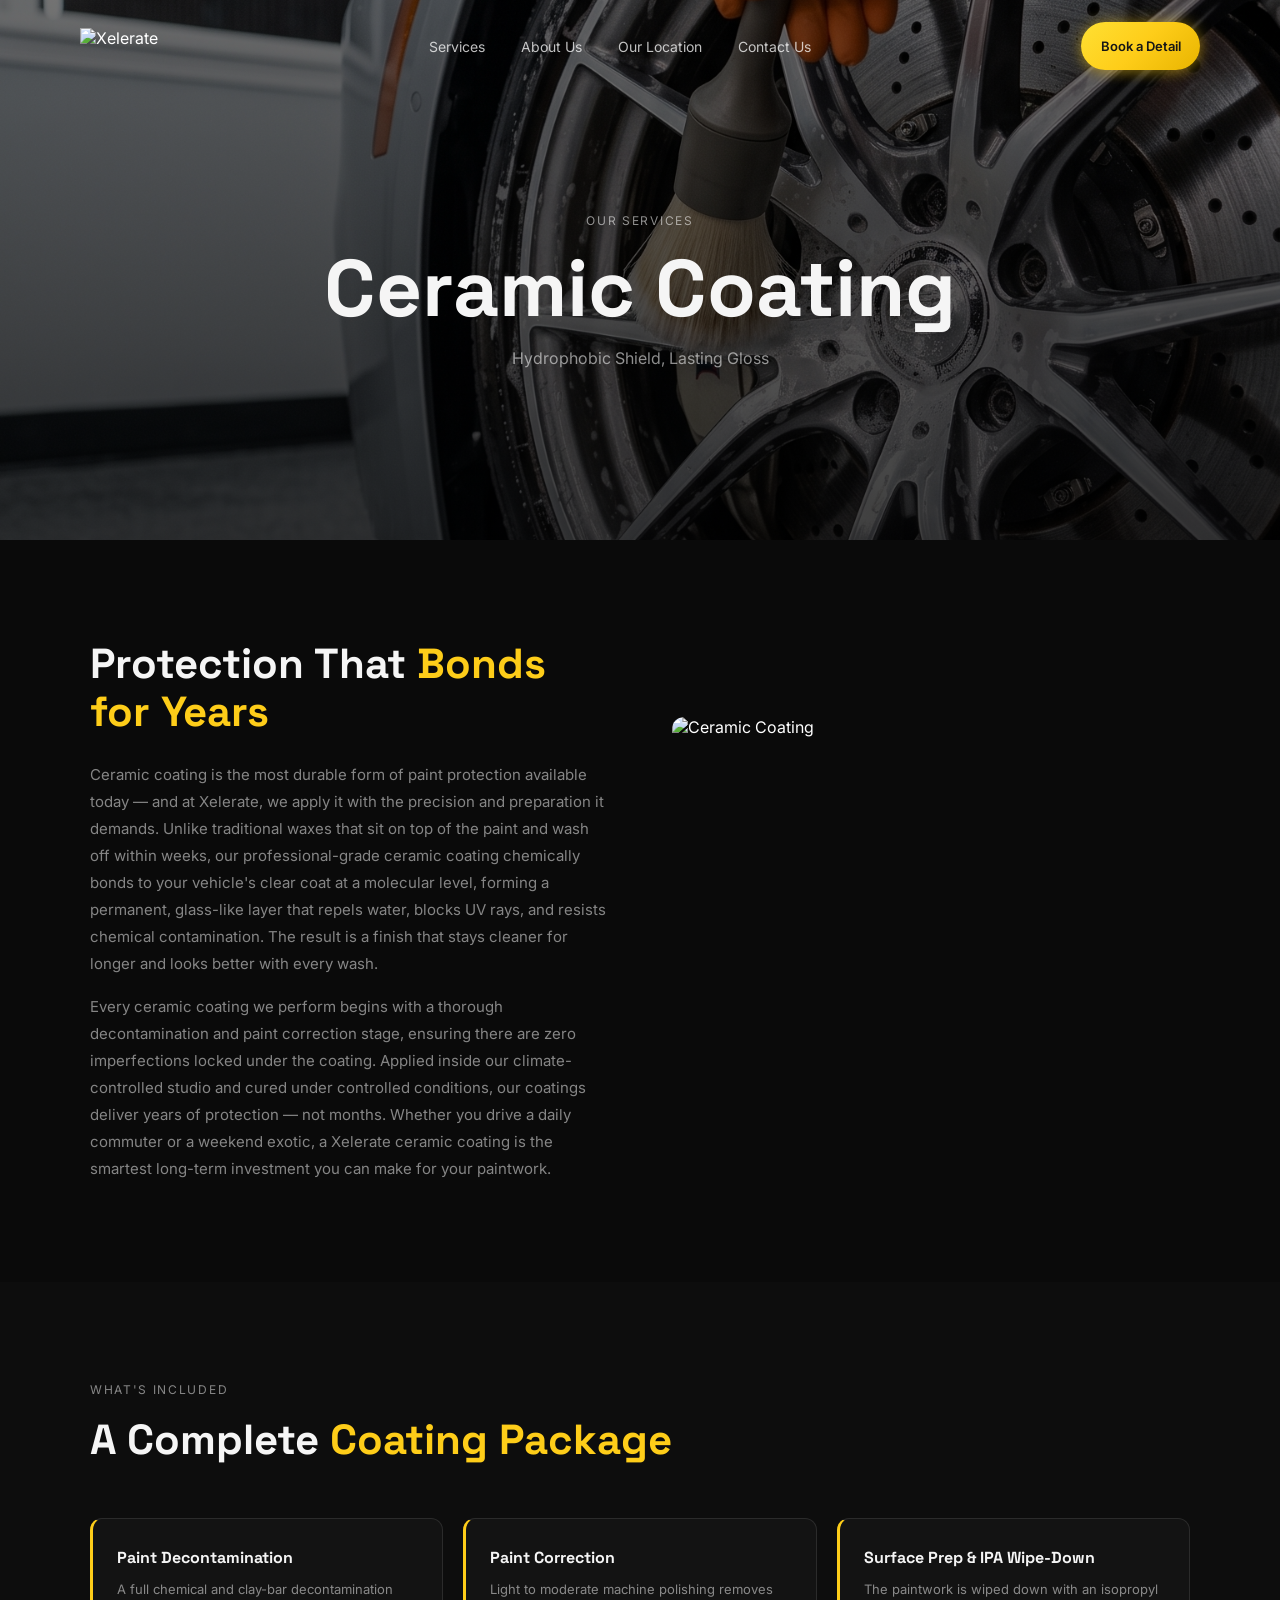
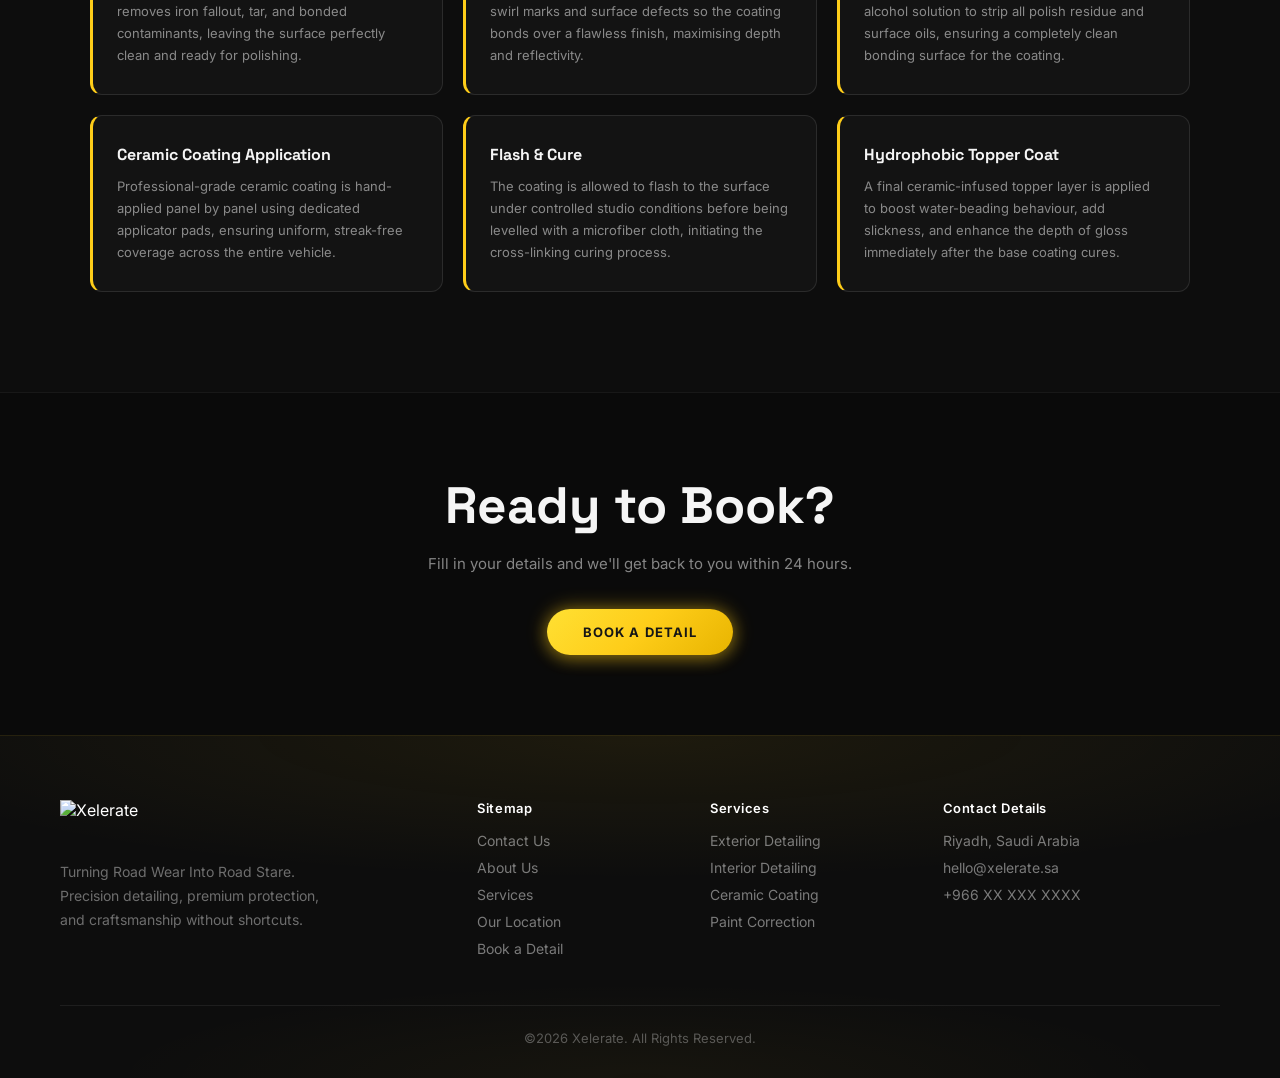
==== commit f35e0bad: "Remove How We Work process section from all service pages" ====
--- a/service-ceramic.html
+++ b/service-ceramic.html
@@ -152,56 +152,6 @@
     }
 
     /* ── PROCESS ── */
-    .svc-process {
-      background: #0a0a0a;
-      padding: 100px 60px;
-      border-top: 1px solid rgba(255,255,255,0.06);
-    }
-    .svc-process-inner {
-      max-width: 1100px;
-      margin: 0 auto;
-    }
-    .svc-steps {
-      display: grid;
-      grid-template-columns: repeat(4, 1fr);
-      gap: 0;
-      margin-top: 52px;
-      position: relative;
-    }
-    .svc-steps::before {
-      content: '';
-      position: absolute;
-      top: 28px;
-      left: calc(12.5% + 8px);
-      right: calc(12.5% + 8px);
-      height: 1px;
-      background: rgba(254,205,25,0.25);
-    }
-    .svc-step {
-      display: flex;
-      flex-direction: column;
-      align-items: center;
-      text-align: center;
-      padding: 0 16px;
-      position: relative;
-    }
-    .svc-step-num {
-      width: 56px;
-      height: 56px;
-      border-radius: 50%;
-      background: rgba(254,205,25,0.10);
-      border: 1px solid rgba(254,205,25,0.35);
-      display: flex;
-      align-items: center;
-      justify-content: center;
-      font-family: 'Space Grotesk', sans-serif;
-      font-size: 18px;
-      font-weight: 700;
-      color: #fecd19;
-      margin-bottom: 20px;
-      position: relative;
-      z-index: 1;
-    }
     .svc-step h4 {
       font-family: 'Space Grotesk', sans-serif;
       font-size: 16px;
@@ -263,9 +213,6 @@
       .svc-overview-inner { grid-template-columns: 1fr; gap: 36px; }
       .svc-includes { padding: 60px 20px; }
       .svc-includes-grid { grid-template-columns: 1fr; }
-      .svc-process { padding: 60px 20px; }
-      .svc-steps { grid-template-columns: 1fr 1fr; gap: 32px; }
-      .svc-steps::before { display: none; }
       .svc-cta { padding: 60px 20px; }
     }
   </style>
@@ -346,34 +293,6 @@
   </section>
 
   <!-- PROCESS -->
-  <section class="svc-process">
-    <div class="svc-process-inner">
-      <p class="svc-section-label">Our Process</p>
-      <h2 class="svc-section-title">How We Work</h2>
-      <div class="svc-steps">
-        <div class="svc-step">
-          <div class="svc-step-num">01</div>
-          <h4>Decontamination</h4>
-          <p>The vehicle is fully decontaminated chemically and mechanically to ensure zero surface contamination before any correction or coating work begins.</p>
-        </div>
-        <div class="svc-step">
-          <div class="svc-step-num">02</div>
-          <h4>Correction</h4>
-          <p>Paint defects are removed with machine polishing so the coating bonds over a defect-free surface, locking in maximum gloss and clarity.</p>
-        </div>
-        <div class="svc-step">
-          <div class="svc-step-num">03</div>
-          <h4>Application</h4>
-          <p>The ceramic coating is applied panel by panel under controlled studio lighting, with careful levelling to ensure uniform bonding across every painted surface.</p>
-        </div>
-        <div class="svc-step">
-          <div class="svc-step-num">04</div>
-          <h4>Curing</h4>
-          <p>The coated vehicle is kept in our studio during the initial cure phase, then handed back with a full care guide outlining how to maintain the coating's performance.</p>
-        </div>
-      </div>
-    </div>
-  </section>
 
   <!-- CTA -->
   <section class="svc-cta">
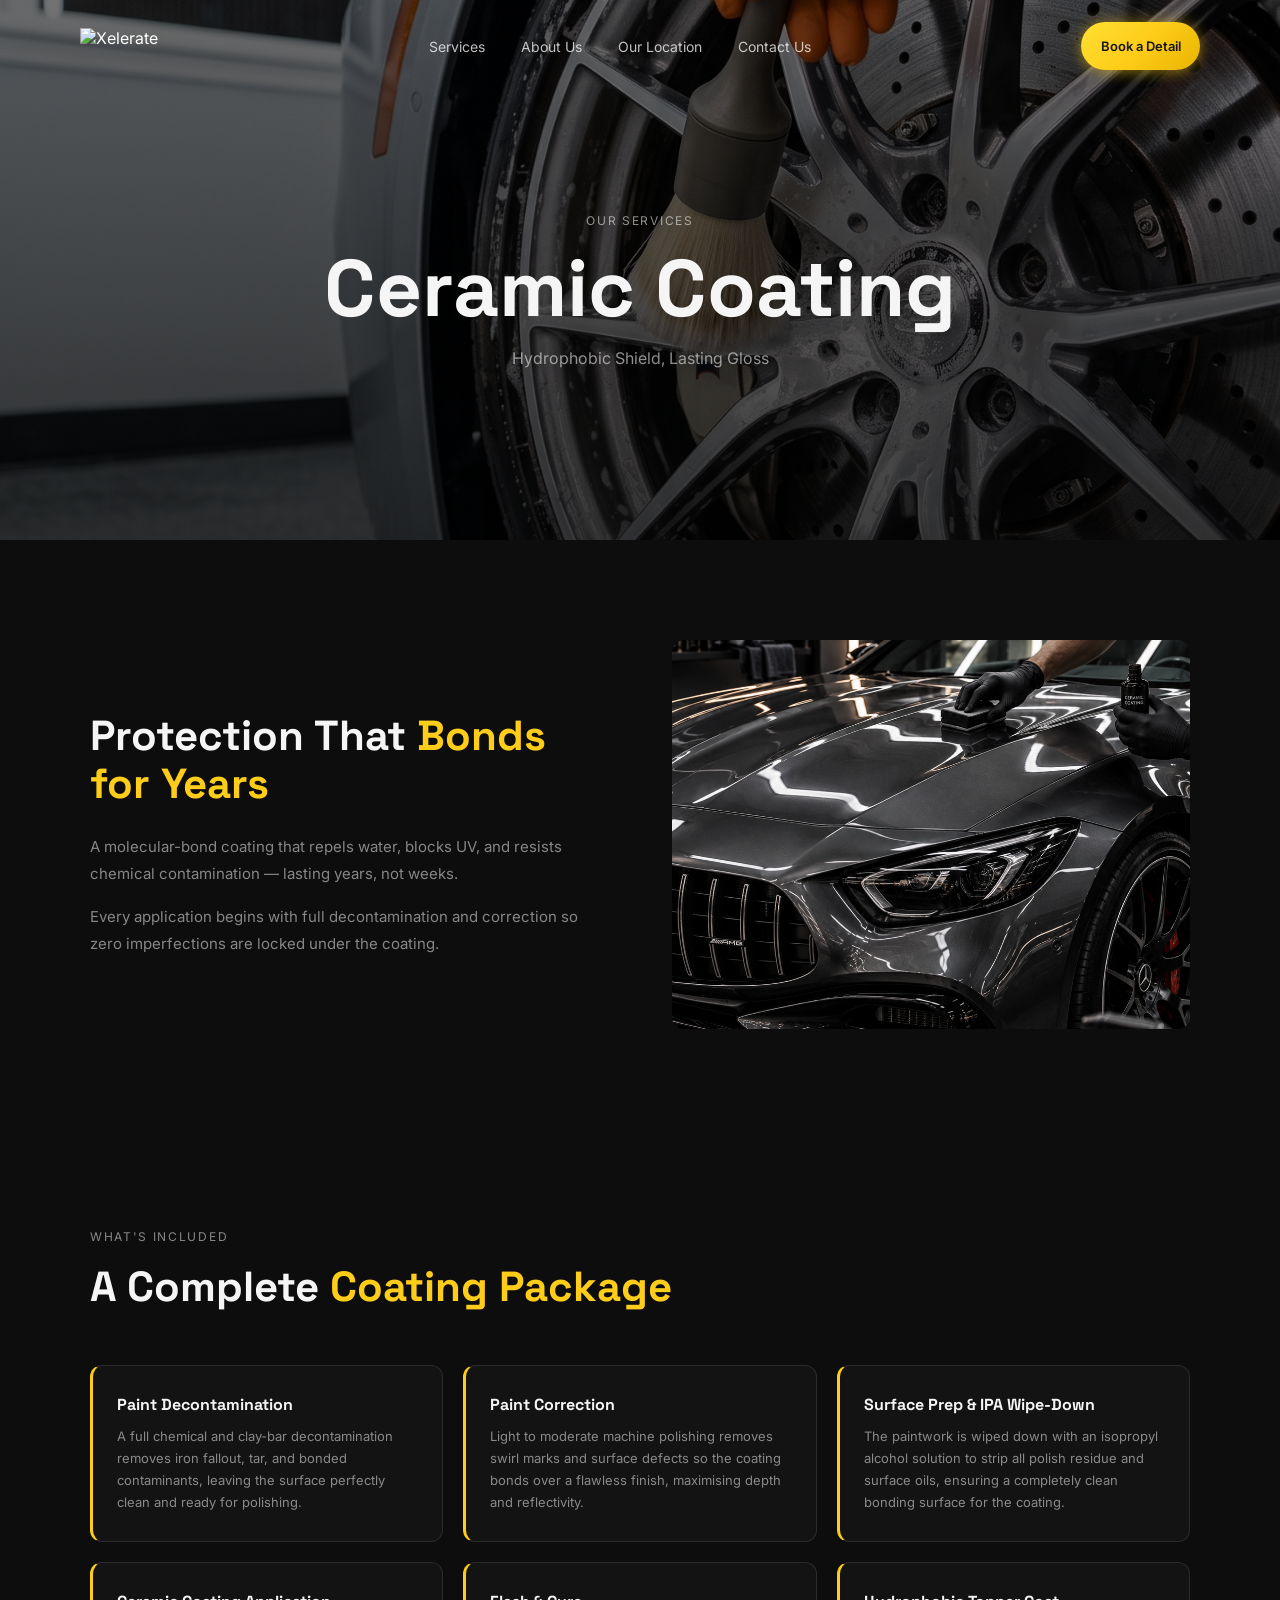
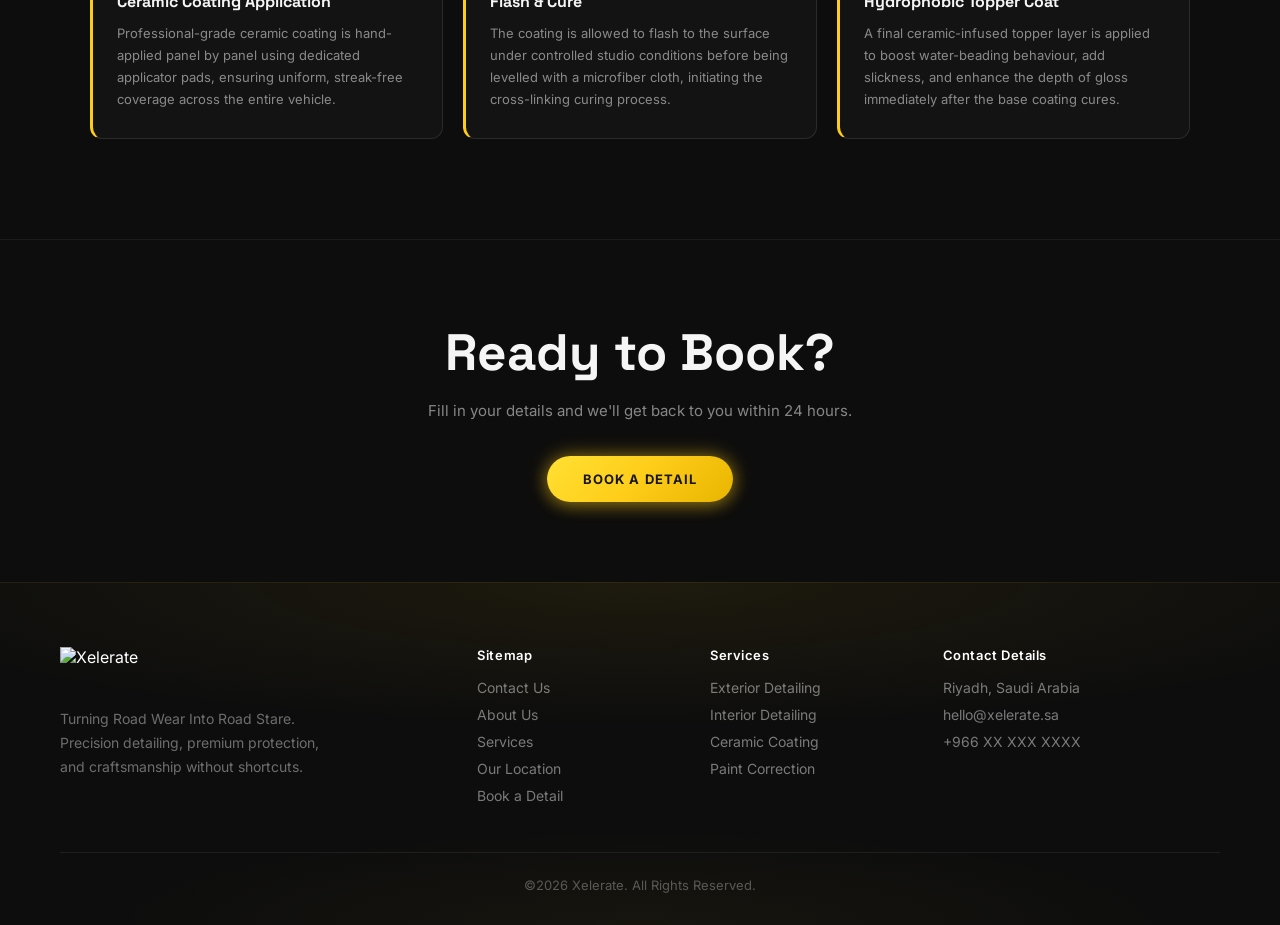
==== commit d6b29e89: "Service pages: local images, shorter text, #0D0D0D bg; swap ceramic/exterior gallery images" ====
--- a/service-ceramic.html
+++ b/service-ceramic.html
@@ -61,7 +61,7 @@
 
     /* ── OVERVIEW ── */
     .svc-overview {
-      background: #0a0a0a;
+      background: #0d0d0d;
       padding: 100px 60px;
     }
     .svc-overview-inner {
@@ -168,7 +168,7 @@
 
     /* ── CTA STRIP ── */
     .svc-cta {
-      background: #0a0a0a;
+      background: #0d0d0d;
       padding: 80px 60px;
       text-align: center;
       border-top: 1px solid rgba(255,255,255,0.06);
@@ -249,11 +249,11 @@
     <div class="svc-overview-inner">
       <div class="svc-overview-text">
         <h2>Protection That <span class="accent">Bonds for Years</span></h2>
-        <p>Ceramic coating is the most durable form of paint protection available today — and at Xelerate, we apply it with the precision and preparation it demands. Unlike traditional waxes that sit on top of the paint and wash off within weeks, our professional-grade ceramic coating chemically bonds to your vehicle's clear coat at a molecular level, forming a permanent, glass-like layer that repels water, blocks UV rays, and resists chemical contamination. The result is a finish that stays cleaner for longer and looks better with every wash.</p>
-        <p>Every ceramic coating we perform begins with a thorough decontamination and paint correction stage, ensuring there are zero imperfections locked under the coating. Applied inside our climate-controlled studio and cured under controlled conditions, our coatings deliver years of protection — not months. Whether you drive a daily commuter or a weekend exotic, a Xelerate ceramic coating is the smartest long-term investment you can make for your paintwork.</p>
+        <p>A molecular-bond coating that repels water, blocks UV, and resists chemical contamination — lasting years, not weeks.</p>
+        <p>Every application begins with full decontamination and correction so zero imperfections are locked under the coating.</p>
       </div>
       <div class="svc-overview-img">
-        <img src="https://images.unsplash.com/photo-1616455579100-2ceaa4eb2d37?auto=format&fit=crop&w=800&q=80" alt="Ceramic Coating" />
+        <img src="svc-ceramic-new.png" alt="Ceramic Coating" />
       </div>
     </div>
   </section>
